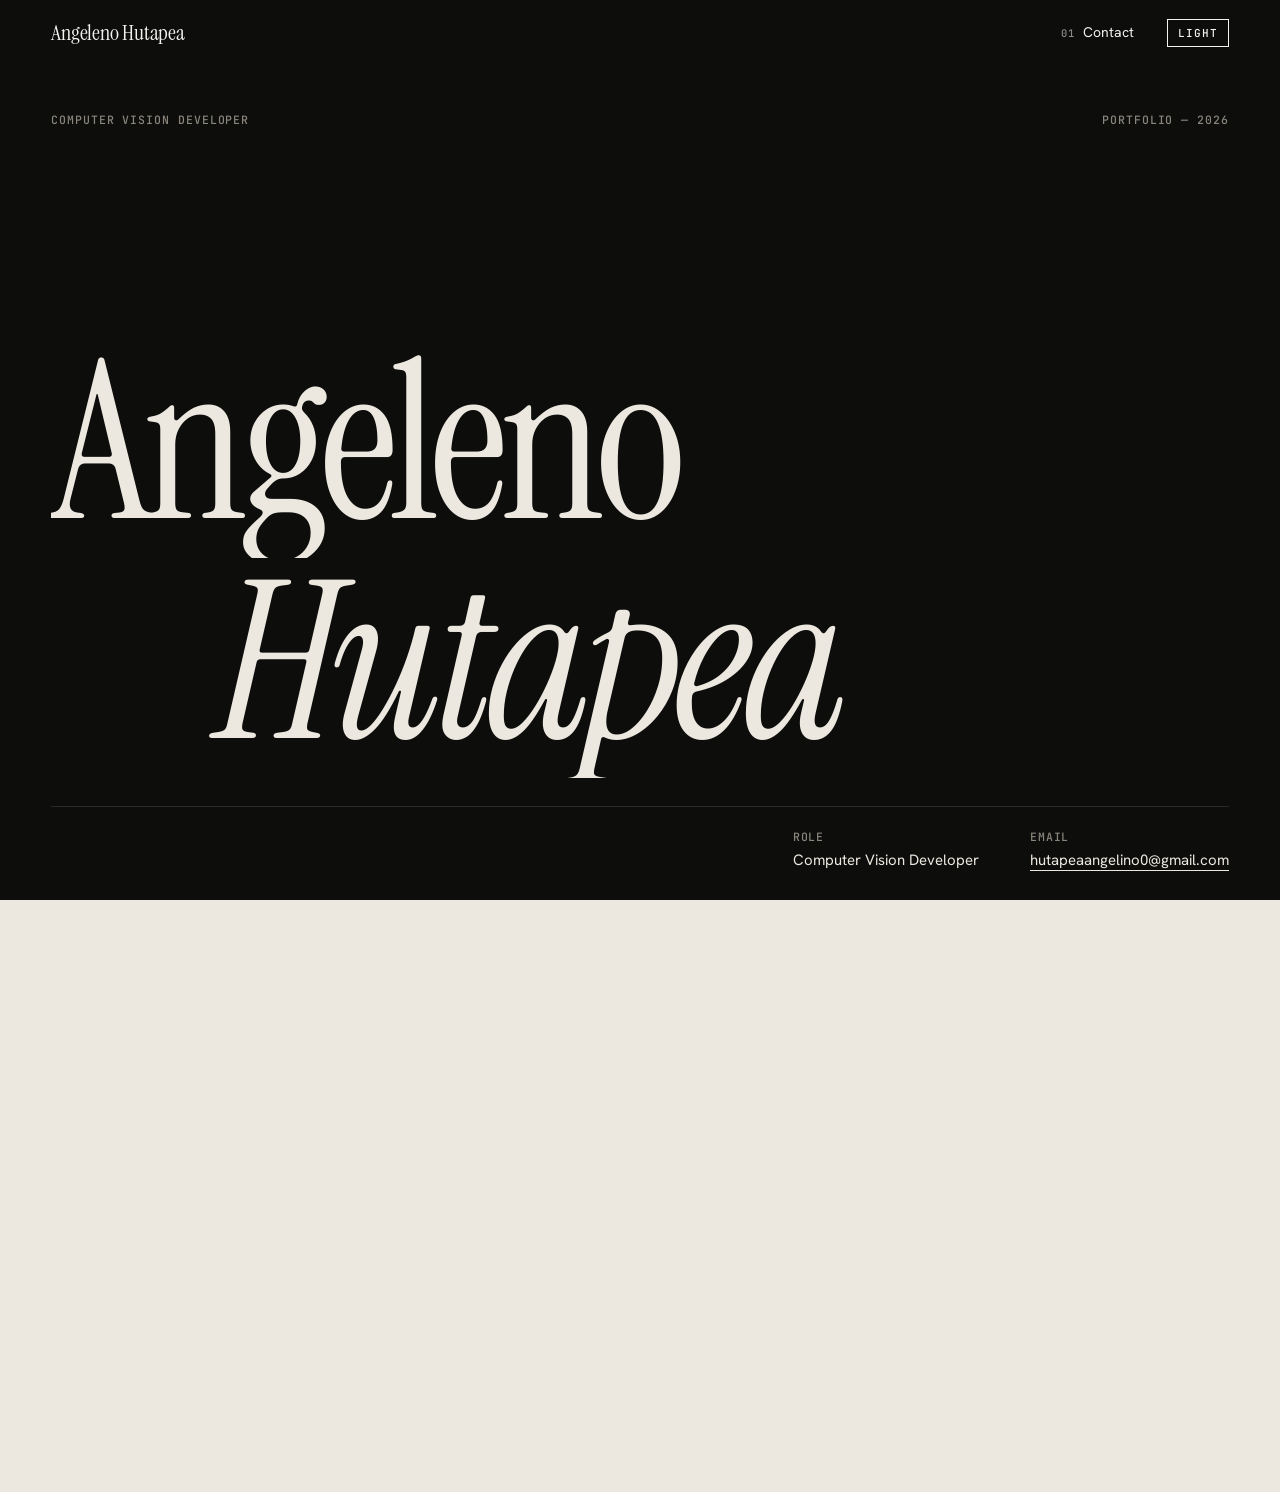
==== index.html @ ee8a8e09 "Initial commit: portfolio site" ====
<!doctype html>
<html lang="en">
<head>
<meta charset="utf-8">
<meta name="viewport" content="width=device-width,initial-scale=1,viewport-fit=cover">
<title>Angeleno Hutapea — Computer Vision Developer</title>
<meta name="description" content="Portfolio of Angeleno Hutapea, Computer Vision Developer.">
<meta property="og:type" content="website">
<meta property="og:title" content="Angeleno Hutapea — Computer Vision Developer">
<meta property="og:description" content="Portfolio of Angeleno Hutapea, Computer Vision Developer.">
<meta name="twitter:card" content="summary">
<meta name="theme-color" content="#0d0d0c">
<link rel="icon" href="data:image/svg+xml,%3Csvg xmlns='http://www.w3.org/2000/svg' viewBox='0 0 32 32'%3E%3Crect width='32' height='32' fill='%230d0d0c'/%3E%3Ccircle cx='16' cy='16' r='6' fill='%23ff9a3d'/%3E%3C/svg%3E">
<link rel="preconnect" href="https://fonts.googleapis.com">
<link rel="preconnect" href="https://fonts.gstatic.com" crossorigin>
<link href="https://fonts.googleapis.com/css2?family=Hanken+Grotesk:wght@400;500&family=Instrument+Serif:ital@0;1&family=JetBrains+Mono:wght@500&display=swap" rel="stylesheet">
<script>(function(){var d=document.documentElement;d.classList.add('js');try{var t=localStorage.getItem('theme');if(t==='light')d.setAttribute('data-theme','light');if(sessionStorage.getItem('tr'))d.classList.add('tr')}catch(e){}})()</script>
<link rel="stylesheet" href="css/style.css">
<script type="application/ld+json">{"@context":"https://schema.org","@type":"Person","name":"Angeleno Hutapea","jobTitle":"Computer Vision Developer","email":"hutapeaangelino0@gmail.com"}</script>
</head>
<body data-page="home">
<a class="skip" href="#main">Skip to content</a>
<div class="curtain" aria-hidden="true"><span></span></div>
<script>try{var l=sessionStorage.getItem('tr');if(l)document.querySelector('.curtain span').textContent=l}catch(e){}</script>
<div class="prog"></div><div class="xh"></div><div class="xv"></div>
<div class="bbox"><i></i><i></i><i></i><i></i><b></b></div>
<div class="preview" aria-hidden="true"><img alt=""></div>
<header class="bar" id="bar"></header>
<main id="main"><noscript><p style="padding:160px 20px">Please enable JavaScript to view this portfolio.</p></noscript></main>
<footer id="foot"></footer>
<script src="js/content.js"></script>
<script src="js/main.js"></script>
</body>
</html>
---- css/style.css ----
/* ==========================================================================
   style.css — editorial / technical-journal look
   Fonts: Instrument Serif (display) + Hanken Grotesk (body) + JetBrains Mono (metadata)
   ========================================================================== */

:root{
  --bg:#0d0d0c; --fg:#ece8df; --mu:#8a867d; --rule:#2a2926; --sf:#151513; --ac:#ff9a3d;
  --pad:clamp(20px,4vw,56px);
  --ease:cubic-bezier(.2,.8,.2,1);
  --serif:'Instrument Serif',Georgia,'Times New Roman',serif;
  --sans:'Hanken Grotesk',system-ui,-apple-system,'Segoe UI',sans-serif;
  --monof:'JetBrains Mono',ui-monospace,Menlo,monospace;
  color-scheme:dark;
}
:root[data-theme="light"]{
  --bg:#ece8df; --fg:#13130f; --mu:#6d6a62; --rule:#cfc9bb; --sf:#e2ddd1; --ac:#d9690a;
  color-scheme:light;
}

*,*::before,*::after{box-sizing:border-box;margin:0;padding:0}
html{background:var(--bg);scroll-behavior:smooth;-webkit-text-size-adjust:100%}
body{background:var(--bg);color:var(--fg);font:400 17px/1.55 var(--sans);overflow-x:hidden;transition:background .4s,color .4s}
::selection{background:var(--ac);color:#0d0d0c}
a{color:inherit;text-decoration:none}
img{display:block;max-width:100%}
ul{list-style:none}
button{font:inherit;color:inherit;background:none;border:0;cursor:pointer}
:focus-visible{outline:2px solid var(--ac);outline-offset:4px}

.mono{font:500 11.5px/1.4 var(--monof);letter-spacing:.08em;text-transform:uppercase;color:var(--mu)}
.skip{position:fixed;left:12px;top:-60px;z-index:200;background:var(--fg);color:var(--bg);padding:10px 14px;font:500 12px var(--monof)}
.skip:focus{top:12px}
.ul{border-bottom:1px solid currentColor;transition:color .25s,border-color .25s}
.ul:hover{color:var(--ac)}

/* ---------- Header ---------- */
.bar{position:fixed;inset:0 0 auto;z-index:60;display:flex;justify-content:space-between;align-items:center;
  padding:calc(env(safe-area-inset-top,0px) + 18px) var(--pad) 18px;color:#fff;mix-blend-mode:difference;pointer-events:none}
.bar a,.bar button{pointer-events:auto}
.brand{font:400 22px/1 var(--serif);letter-spacing:-.01em}
.bar nav{display:flex;align-items:center;gap:clamp(16px,2.6vw,36px);font-size:14px}
.bar nav a{display:inline-flex;gap:8px;align-items:baseline;position:relative;padding:4px 0}
.bar nav a::after{content:"";position:absolute;left:0;right:0;bottom:0;height:1px;background:currentColor;transform:scaleX(0);transform-origin:left;transition:transform .35s var(--ease)}
.bar nav a:hover::after,.bar nav a[aria-current="page"]::after{transform:scaleX(1)}
.bar .mono{color:inherit;opacity:.55;font-size:10.5px}
.tt{font:500 11px var(--monof);letter-spacing:.08em;text-transform:uppercase;border:1px solid currentColor;padding:6px 10px}

/* ---------- Progress + overlays ---------- */
.prog{position:fixed;left:0;top:0;right:0;height:2px;background:var(--ac);transform:scaleX(0);transform-origin:left;z-index:90;pointer-events:none}
.curtain{position:fixed;inset:0;z-index:100;background:var(--fg);color:var(--bg);display:grid;place-items:center;
  transform:translateY(100%);transition:transform .5s cubic-bezier(.7,0,.2,1);pointer-events:none}
.curtain span{font:italic 400 clamp(40px,10vw,160px)/1 var(--serif);letter-spacing:-.02em}
.curtain.in{transform:none}
.curtain.out{transform:translateY(-100%)}
html.tr .curtain{transform:none;transition:none}

.xh,.xv{position:fixed;left:0;top:0;z-index:70;pointer-events:none;background:var(--fg);opacity:.14}
.xh{width:100vw;height:1px}
.xv{height:100vh;width:1px}
.bbox{position:fixed;left:0;top:0;z-index:71;pointer-events:none;opacity:0;
  transition:transform .18s var(--ease),width .18s var(--ease),height .18s var(--ease),opacity .2s}
.bbox.on{opacity:1}
.bbox::after{content:"";position:absolute;inset:0;border:1px solid var(--ac);opacity:.35}
.bbox i{position:absolute;width:10px;height:10px;border:0 solid var(--ac)}
.bbox i:nth-child(1){left:-4px;top:-4px;border-width:2px 0 0 2px}
.bbox i:nth-child(2){right:-4px;top:-4px;border-width:2px 2px 0 0}
.bbox i:nth-child(3){left:-4px;bottom:-4px;border-width:0 0 2px 2px}
.bbox i:nth-child(4){right:-4px;bottom:-4px;border-width:0 2px 2px 0}
.bbox b{position:absolute;left:-4px;top:-26px;background:var(--ac);color:#0d0d0c;font:500 10px/1 var(--monof);letter-spacing:.06em;text-transform:uppercase;padding:5px 7px;white-space:nowrap}
.bbox.flip b{top:auto;bottom:-26px}
html.det-off .xh,html.det-off .xv,html.det-off .bbox{display:none}

.preview{position:fixed;left:0;top:0;z-index:65;width:min(300px,28vw);aspect-ratio:3/2;pointer-events:none;opacity:0;overflow:hidden;
  transition:opacity .25s;background:var(--sf)}
.preview.on{opacity:1}
.preview img{width:100%;height:100%;object-fit:cover}

@media (pointer:coarse){.xh,.xv,.bbox,.preview{display:none}}

/* ---------- Reveal ---------- */
html.js .rv{opacity:0;transform:translateY(22px);
  transition:opacity .9s var(--ease) var(--d,0s),transform .9s var(--ease) var(--d,0s)}
html.js .rv.on{opacity:1;transform:none}
@keyframes up{to{transform:none}}
@keyframes fade{from{opacity:0;transform:translateY(10px)}to{opacity:1;transform:none}}

/* ---------- Hero ---------- */
.hero{min-height:100vh;min-height:100svh;padding:112px var(--pad) 28px;display:flex;flex-direction:column}
.hero-top{display:flex;justify-content:space-between;animation:fade .9s var(--ease) both}
.mega{margin-top:auto;font:400 clamp(60px,17.2vw,330px)/.84 var(--serif);letter-spacing:-.035em;will-change:transform}
.mega .ln{display:block;overflow:hidden;padding:.06em 0 .1em}
.mega .ln>span{display:block;transform:translateY(108%);animation:up 1.1s var(--ease) .05s forwards}
.mega .ln:nth-child(2){padding-left:min(13vw,230px)}
.mega .ln:nth-child(2)>span{font-style:italic;animation-delay:.16s}
.hero-foot{display:grid;grid-template-columns:minmax(0,1fr) auto;gap:32px;align-items:end;margin-top:3vh;padding-top:22px;border-top:1px solid var(--rule);animation:fade 1s var(--ease) .5s both}
.tagline{font:400 clamp(22px,2.4vw,34px)/1.2 var(--serif);max-width:24em}
.facts{display:flex;gap:clamp(20px,4vw,56px);flex-wrap:wrap;justify-content:flex-end}
.facts dt{margin-bottom:4px}
.facts dd{font-size:15px}

/* ---------- Sections ---------- */
.sec{padding:clamp(80px,12vw,160px) var(--pad);border-top:1px solid var(--rule)}
.sec-h{display:flex;align-items:baseline;gap:clamp(14px,2vw,28px);margin-bottom:clamp(36px,5vw,72px);flex-wrap:wrap}
.sec-h h2{font:400 clamp(44px,8vw,128px)/.92 var(--serif);letter-spacing:-.03em}
.sec-h .more{margin-left:auto}
.lead{font:400 clamp(24px,2.9vw,42px)/1.22 var(--serif);letter-spacing:-.01em;max-width:28em}
.lead+.lead{margin-top:1em}

/* ---------- Project rows ---------- */
.rows{border-bottom:1px solid var(--rule)}
.row{display:grid;grid-template-columns:4.5rem minmax(0,1fr) minmax(0,20rem) 5rem;gap:20px;align-items:baseline;padding:24px 0;border-top:1px solid var(--rule);position:relative}
.rows .row:first-child{border-top:0}
.row .ttl{font:400 clamp(30px,4.8vw,76px)/1 var(--serif);letter-spacing:-.025em;transition:transform .5s var(--ease),color .3s}
.row:hover .ttl,.row:focus-visible .ttl{transform:translateX(16px);color:var(--ac)}
.row .yr{text-align:right}
.row .tg{overflow:hidden;text-overflow:ellipsis;white-space:nowrap}

/* ---------- Page heads ---------- */
.pg-head{padding:150px var(--pad) clamp(40px,6vw,80px)}
.pg-head h1{font:400 clamp(64px,15vw,260px)/.86 var(--serif);letter-spacing:-.04em;margin-top:18px;overflow-wrap:anywhere}
.pg-head .mono{display:block}
.pg-head .lead{margin-top:clamp(24px,3vw,44px)}

/* ---------- About ---------- */
.about{display:grid;grid-template-columns:repeat(12,minmax(0,1fr));gap:clamp(24px,4vw,64px);padding:0 var(--pad) clamp(80px,10vw,140px)}
.about .side{grid-column:1/5;align-self:start;position:sticky;top:110px}
.about .main{grid-column:5/13}
.about.nophoto .main{grid-column:1/13}
.portrait{width:100%;aspect-ratio:4/5;object-fit:cover;background:var(--sf);filter:grayscale(1) contrast(1.05);transition:filter .6s}
.portrait:hover{filter:none}
.block{margin-bottom:clamp(56px,7vw,100px)}
.block>h2{font:400 clamp(30px,3.6vw,52px)/1 var(--serif);letter-spacing:-.02em;margin-bottom:28px;display:flex;gap:16px;align-items:baseline}
.bio p{max-width:34em}
.bio p+p{margin-top:1.1em;color:var(--mu)}
.fgroup{display:grid;grid-template-columns:11rem 1fr;gap:20px;padding:20px 0;border-top:1px solid var(--rule)}
.fgroup:last-child{border-bottom:1px solid var(--rule)}
.inl{font:400 clamp(22px,2.4vw,32px)/1.25 var(--serif)}
.inl li{display:inline}
.inl li:not(:last-child)::after{content:" / ";color:var(--mu)}
.tl-row{display:grid;grid-template-columns:9rem minmax(0,1fr);gap:20px;padding:22px 0;border-top:1px solid var(--rule)}
.tl-row:last-child{border-bottom:1px solid var(--rule)}
.tl-row h3{font:400 clamp(24px,2.6vw,36px)/1.1 var(--serif);letter-spacing:-.01em}
.tl-row p{color:var(--mu);margin-top:8px;max-width:38em}
.tl-row .org{display:block;margin-top:6px}

/* ---------- Buttons ---------- */
.btn{display:inline-flex;align-items:center;gap:10px;padding:14px 22px;border:1px solid var(--fg);font:500 12px/1 var(--monof);letter-spacing:.08em;text-transform:uppercase;transition:background .25s,color .25s,border-color .25s,transform .2s}
.btn:hover{background:var(--fg);color:var(--bg)}
.btn.fill{background:var(--fg);color:var(--bg)}
.btn.fill:hover{background:var(--ac);border-color:var(--ac);color:#0d0d0c}
.btns{display:flex;gap:12px;flex-wrap:wrap}

/* ---------- Project page ---------- */
.pj-meta{display:grid;grid-template-columns:repeat(auto-fit,minmax(150px,1fr));gap:24px;padding:24px var(--pad);border-block:1px solid var(--rule)}
.pj-meta dt{margin-bottom:4px}
.pj-imgs{display:grid;gap:clamp(16px,2vw,28px);padding:clamp(32px,5vw,64px) var(--pad)}
.pj-imgs figure img{width:100%;height:auto;background:var(--sf)}
.pj-imgs figcaption{margin-top:10px}
.pj-sec{display:grid;grid-template-columns:repeat(12,minmax(0,1fr));gap:24px;padding:clamp(32px,4vw,56px) var(--pad);border-top:1px solid var(--rule)}
.pj-sec>.mono{grid-column:1/4}
.pj-sec>div{grid-column:4/12;font-size:clamp(18px,1.6vw,22px);line-height:1.5;max-width:40em}
.pj-next{display:block;padding:clamp(48px,7vw,100px) var(--pad);border-top:1px solid var(--rule)}
.pj-next .ttl{display:block;font:400 clamp(40px,7vw,110px)/1 var(--serif);letter-spacing:-.03em;margin-top:12px;transition:transform .5s var(--ease),color .3s}
.pj-next:hover .ttl{transform:translateX(16px);color:var(--ac)}

/* ---------- Contact ---------- */
.contact{display:grid;grid-template-columns:repeat(12,minmax(0,1fr));gap:clamp(32px,5vw,80px);padding:0 var(--pad) clamp(80px,10vw,140px)}
.contact .l{grid-column:1/7}
.contact .r{grid-column:8/13}
.mail{display:inline-block;font:400 clamp(26px,5.2vw,92px)/1.05 var(--serif);letter-spacing:-.03em;border-bottom:2px solid var(--ac);overflow-wrap:anywhere;transition:color .25s}
.mail:hover{color:var(--ac)}
.cta{padding:clamp(100px,16vw,220px) var(--pad);border-top:1px solid var(--rule)}
.cta .mail{margin-top:20px}
.soc{margin-top:40px;display:flex;flex-wrap:wrap;gap:12px 28px}
.soc a{color:var(--fg)}
.soc a:hover{color:var(--ac)}
form label{display:block;margin-top:28px}
form label:first-of-type{margin-top:0}
form input,form textarea{display:block;width:100%;background:none;border:0;border-bottom:1px solid var(--rule);color:inherit;font:400 20px/1.4 var(--sans);padding:12px 0;border-radius:0;resize:vertical;transition:border-color .25s}
form input:focus,form textarea:focus{outline:0;border-color:var(--ac)}
form [aria-invalid="true"]{border-color:#e5484d}
form .btn{margin-top:36px}
.hp{position:absolute;left:-9999px;width:1px;height:1px;opacity:0}
.status{margin-top:20px;min-height:1.5em;font-size:15px}
.status.ok{color:var(--fg)}
.status.err{color:#e5484d}

/* ---------- Placeholders / misc ---------- */
.ph{display:grid;place-items:center;aspect-ratio:3/2;background:var(--sf);border:1px dashed var(--rule);text-align:center;padding:16px}
.nf{padding:200px var(--pad) 120px}
.nf h1{font:400 clamp(44px,9vw,140px)/.95 var(--serif);letter-spacing:-.03em;margin-bottom:28px}

/* ---------- Footer ---------- */
footer{display:flex;justify-content:space-between;gap:20px;flex-wrap:wrap;padding:28px var(--pad) calc(28px + env(safe-area-inset-bottom,0px));border-top:1px solid var(--rule)}
footer a:hover{color:var(--ac)}

/* ---------- Responsive ---------- */
@media (max-width:900px){
  .about .side{grid-column:1/13;position:static;max-width:380px}
  .about .main{grid-column:1/13}
  .contact .l,.contact .r{grid-column:1/13}
  .pj-sec>.mono,.pj-sec>div{grid-column:1/13}
  .fgroup{grid-template-columns:1fr}
}
@media (max-width:760px){
  .row{grid-template-columns:2.6rem minmax(0,1fr);gap:6px 14px;padding:20px 0}
  .row .tg,.row .yr{grid-column:2;text-align:left}
  .hero-foot{grid-template-columns:1fr}
  .facts{justify-content:flex-start}
  .mega .ln:nth-child(2){padding-left:9vw}
  .tl-row{grid-template-columns:1fr;gap:6px}
  .bar nav .mono{display:none}
  .bar nav{gap:14px;font-size:13px}
}

@media (prefers-reduced-motion:reduce){
  *,*::before,*::after{animation:none!important;transition:none!important;scroll-behavior:auto!important}
  html.js .rv{opacity:1;transform:none}
  .mega .ln>span{transform:none}
  .curtain{display:none}
}
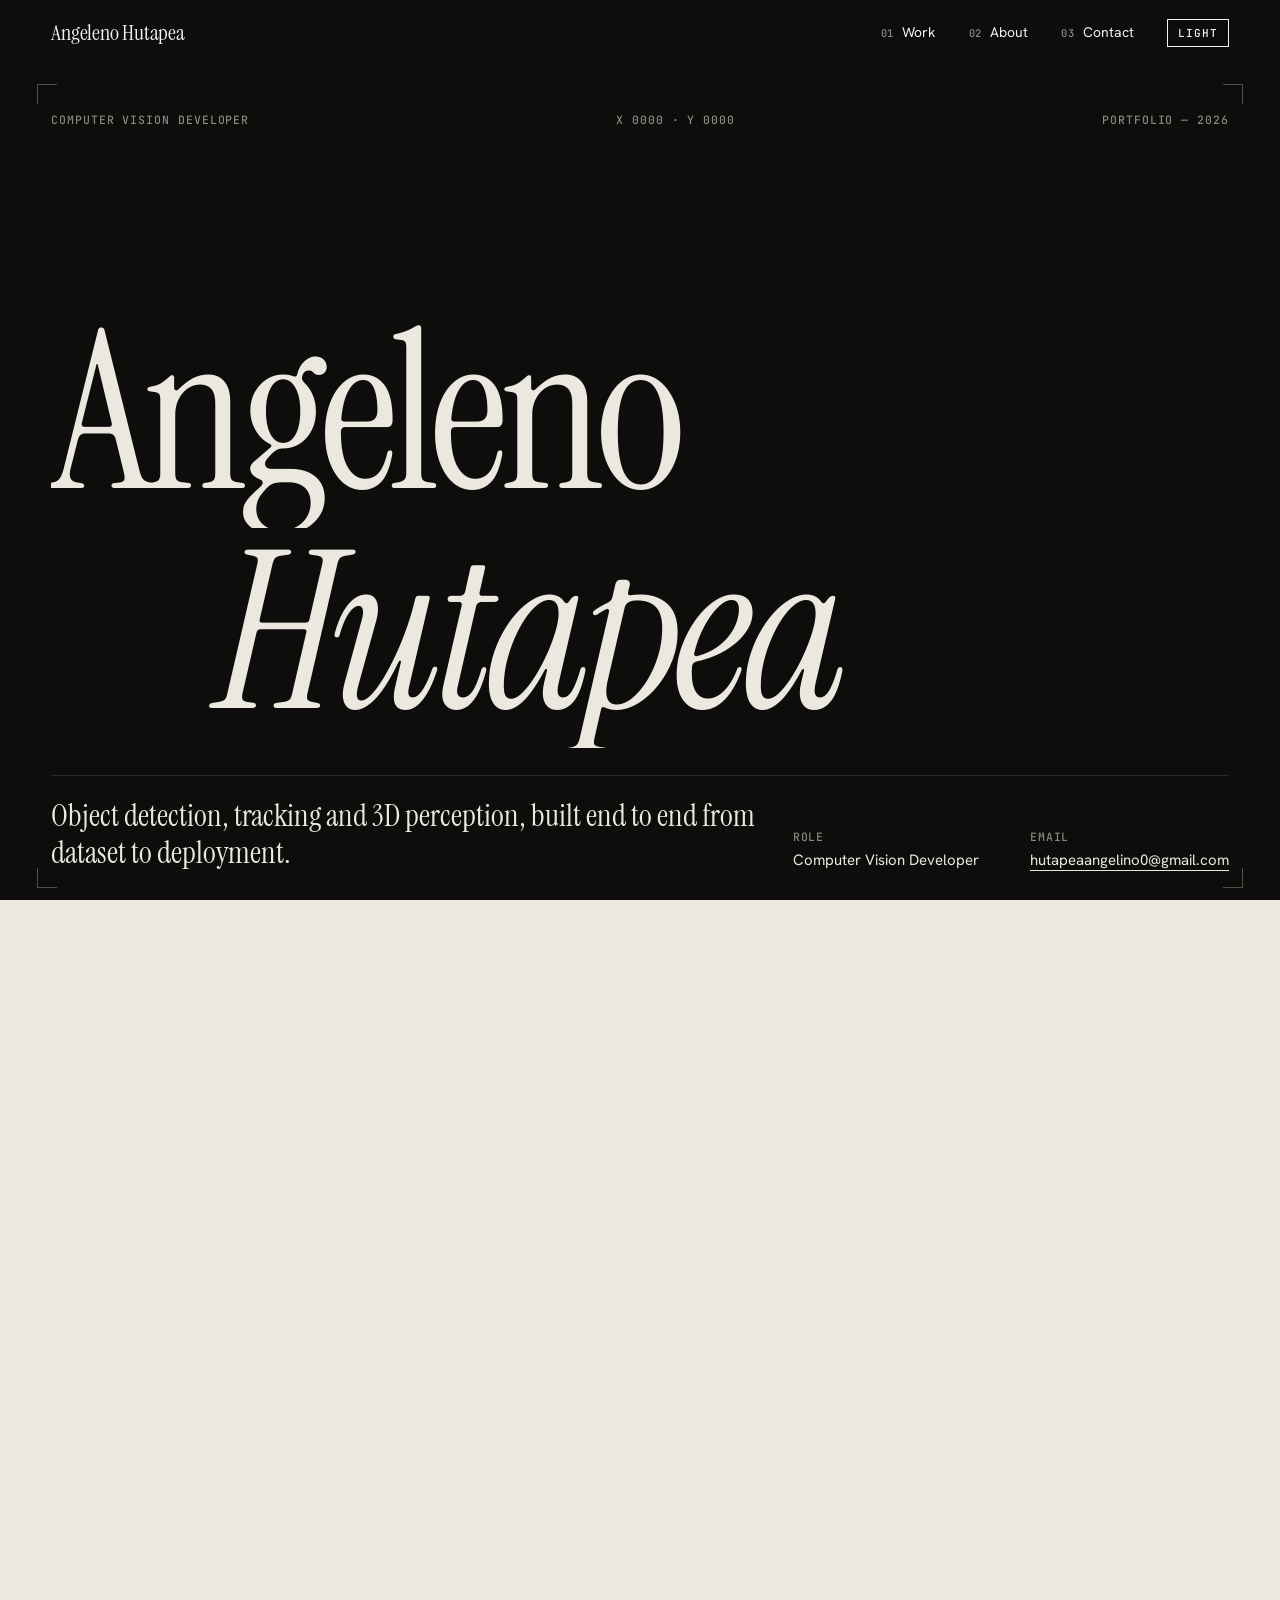
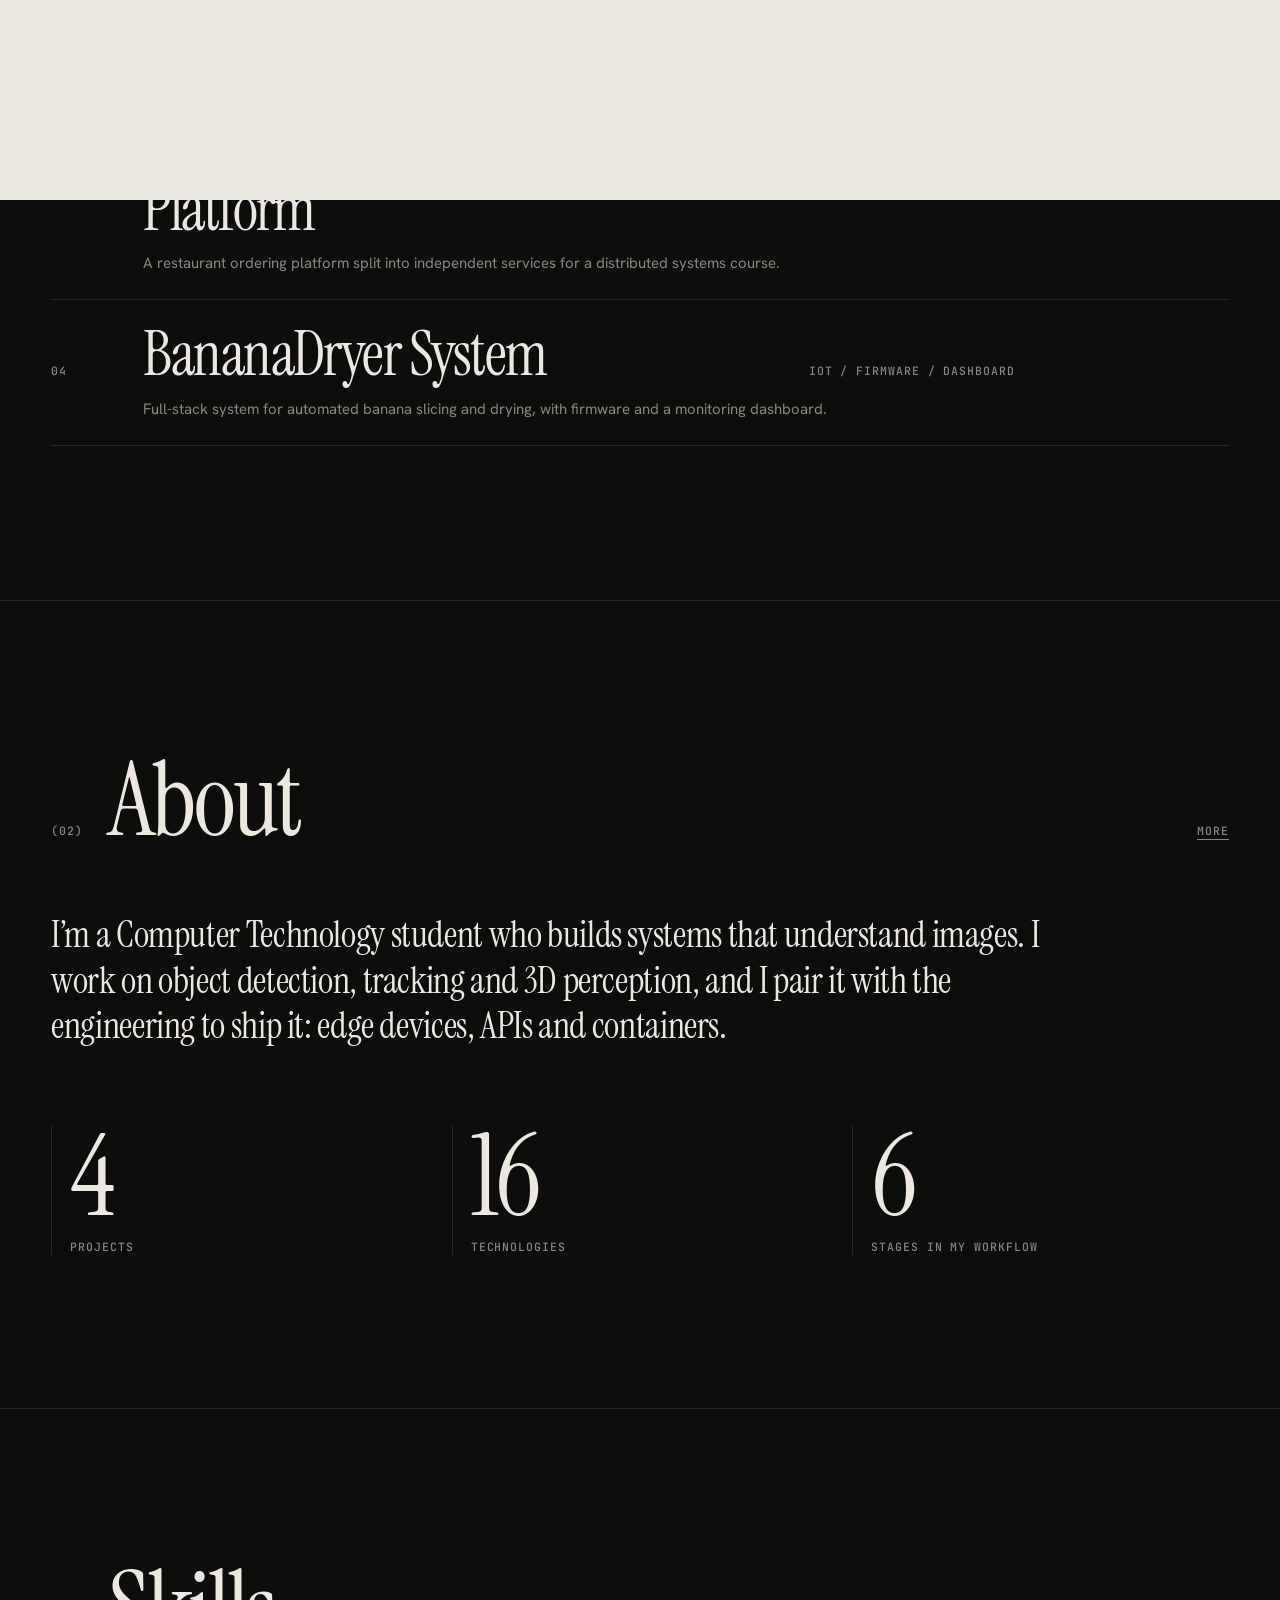
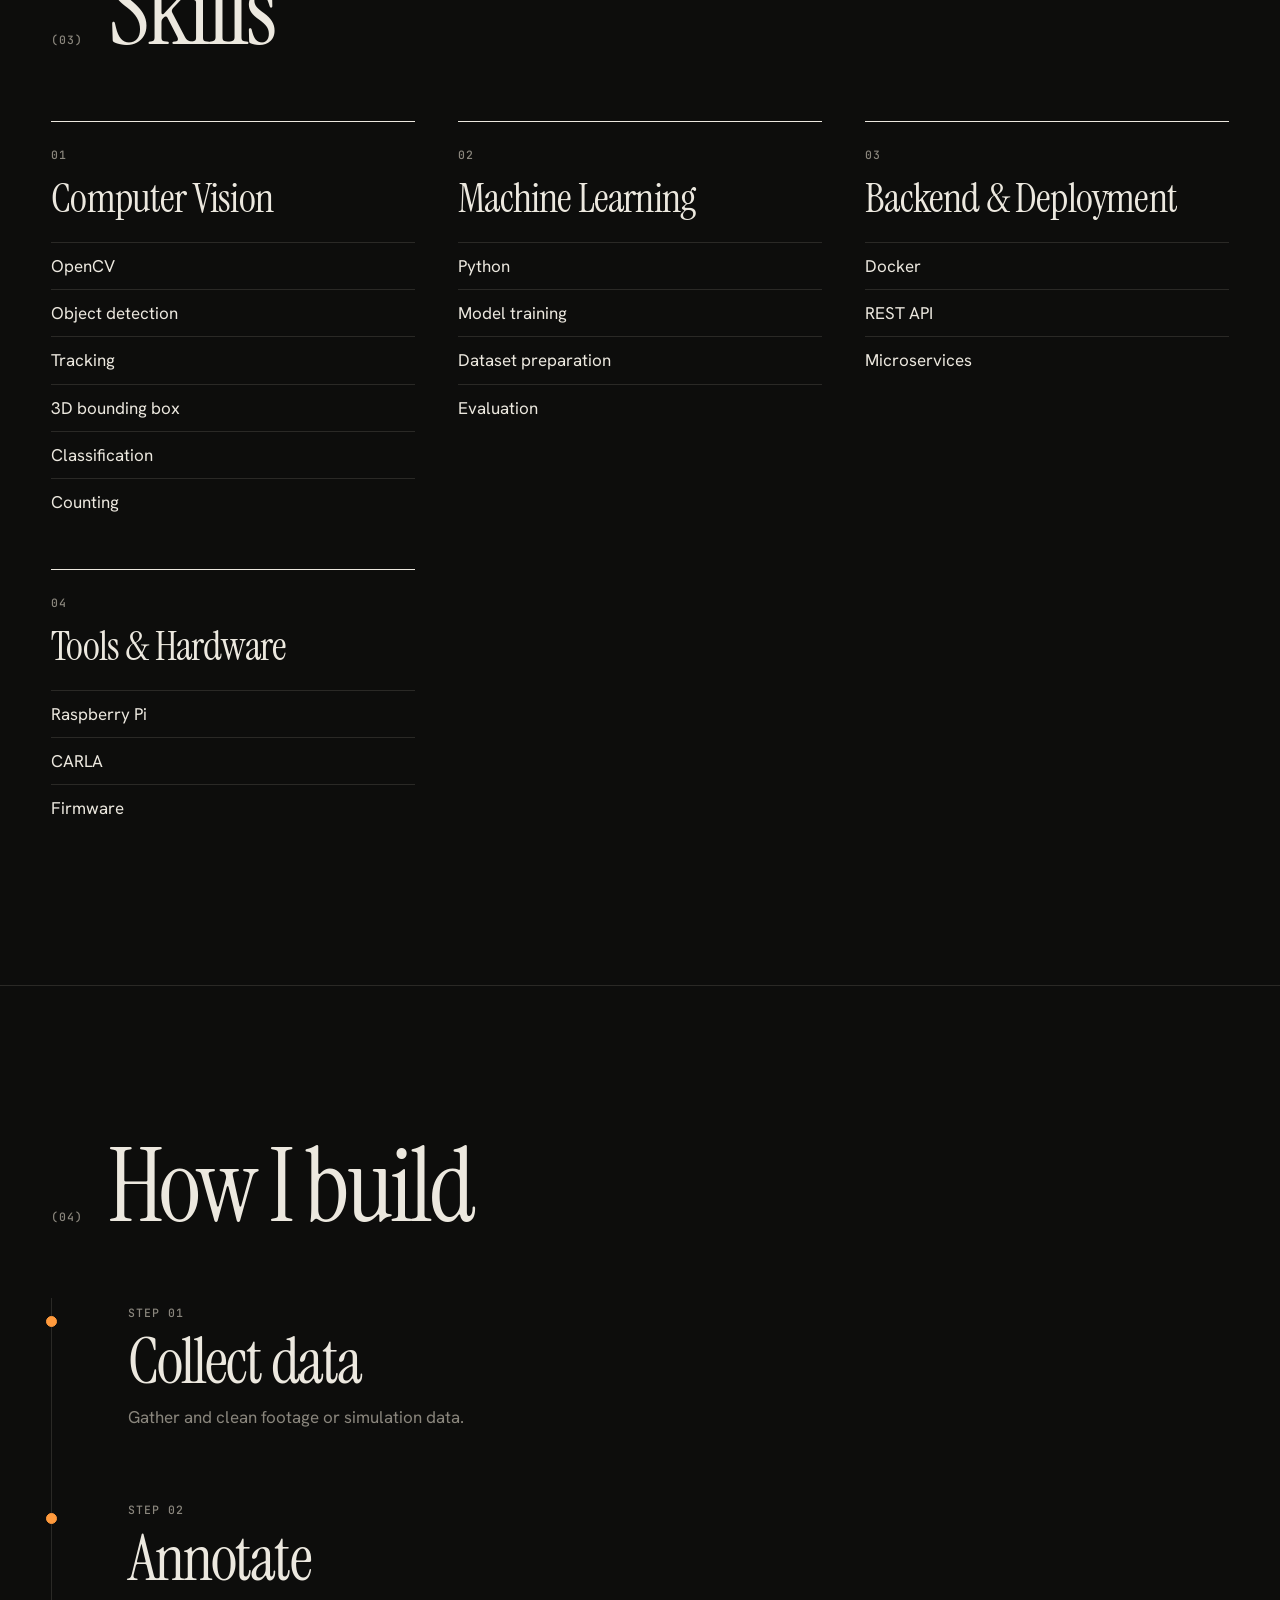
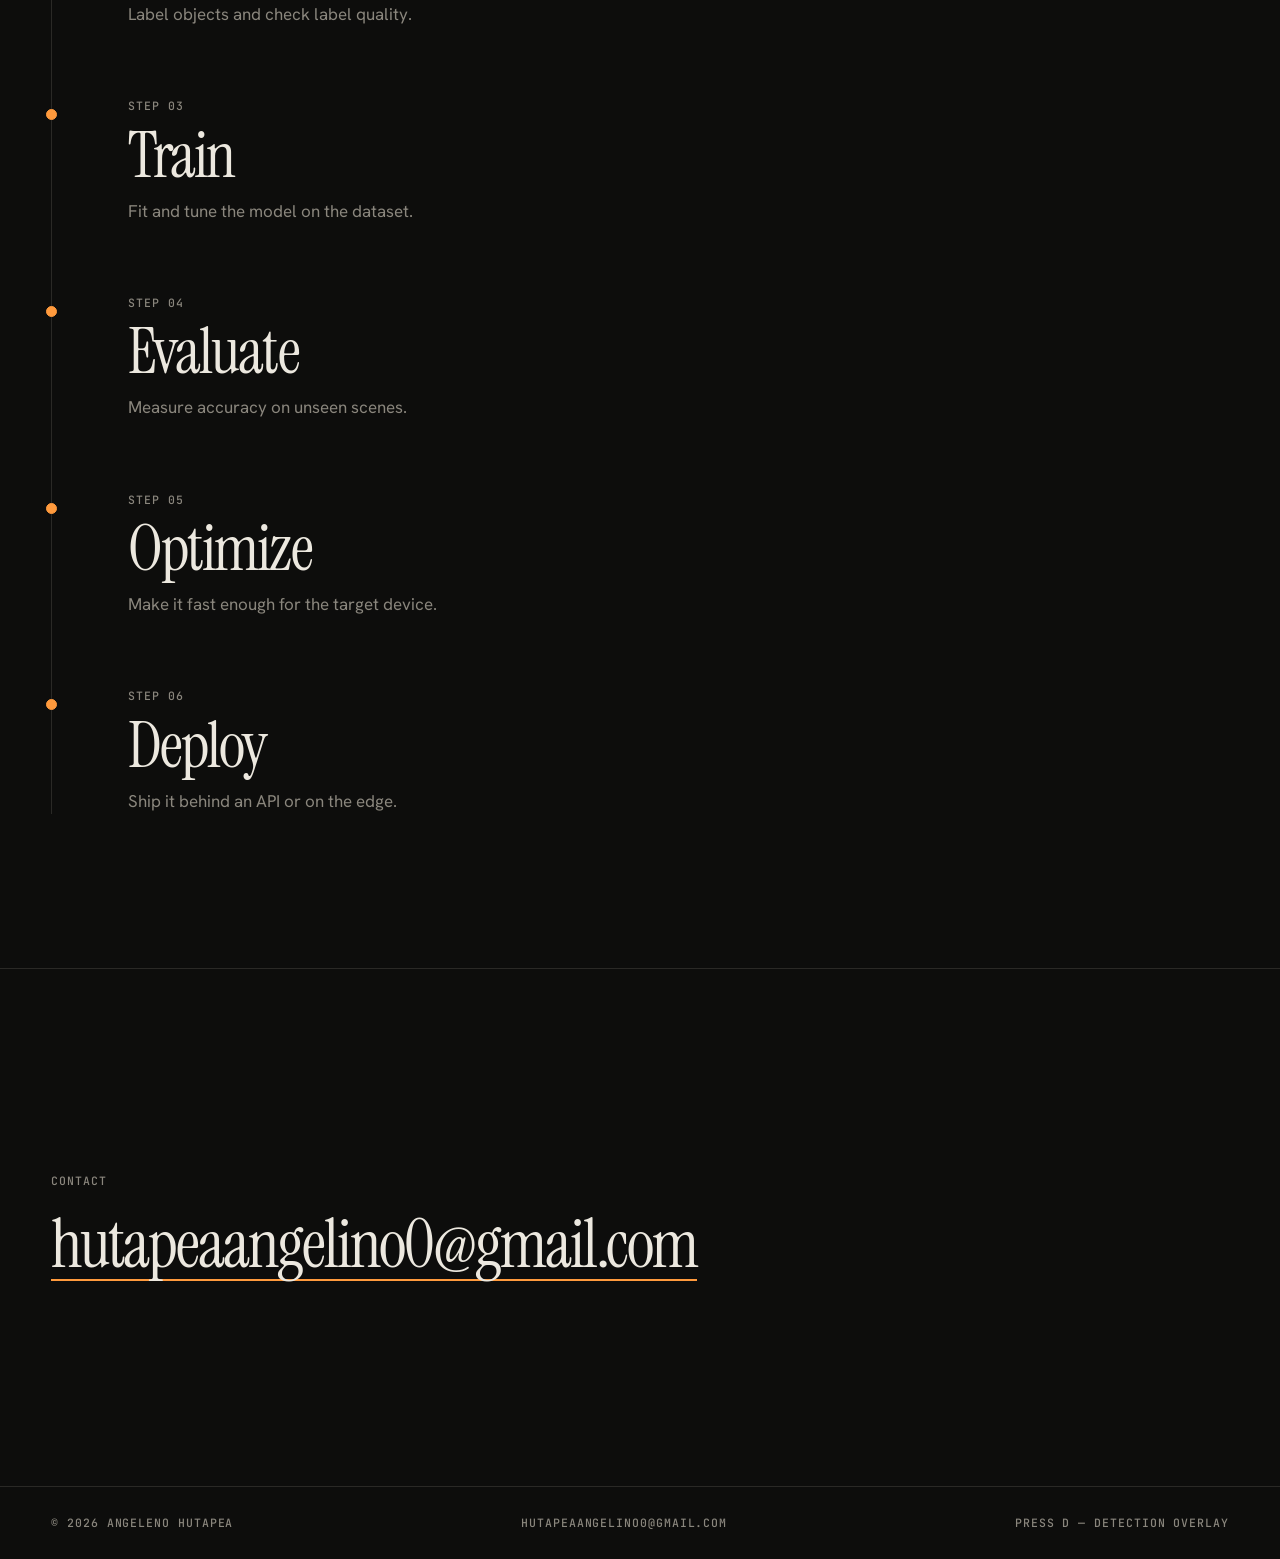
==== commit 4621f71e: "Add full content, new sections, and improved README" ====
--- a/index.html
+++ b/index.html
@@ -31,4 +31,4 @@
 <script src="js/content.js"></script>
 <script src="js/main.js"></script>
 </body>
-</html>
+</html>
--- a/css/style.css
+++ b/css/style.css
@@ -85,7 +85,18 @@
 @keyframes fade{from{opacity:0;transform:translateY(10px)}to{opacity:1;transform:none}}
 
 /* ---------- Hero ---------- */
-.hero{min-height:100vh;min-height:100svh;padding:112px var(--pad) 28px;display:flex;flex-direction:column}
+.hero{position:relative;min-height:100vh;min-height:100svh;padding:112px var(--pad) 28px;display:flex;flex-direction:column}
+/* bingkai viewfinder: empat sudut tipis di sekeliling hero */
+.hero::before{content:"";position:absolute;inset:84px calc(var(--pad) - 14px) 12px;pointer-events:none;opacity:.55;
+  background:
+    linear-gradient(var(--mu),var(--mu)) top left/20px 1px no-repeat,
+    linear-gradient(var(--mu),var(--mu)) top left/1px 20px no-repeat,
+    linear-gradient(var(--mu),var(--mu)) top right/20px 1px no-repeat,
+    linear-gradient(var(--mu),var(--mu)) top right/1px 20px no-repeat,
+    linear-gradient(var(--mu),var(--mu)) bottom left/20px 1px no-repeat,
+    linear-gradient(var(--mu),var(--mu)) bottom left/1px 20px no-repeat,
+    linear-gradient(var(--mu),var(--mu)) bottom right/20px 1px no-repeat,
+    linear-gradient(var(--mu),var(--mu)) bottom right/1px 20px no-repeat}
 .hero-top{display:flex;justify-content:space-between;animation:fade .9s var(--ease) both}
 .mega{margin-top:auto;font:400 clamp(60px,17.2vw,330px)/.84 var(--serif);letter-spacing:-.035em;will-change:transform}
 .mega .ln{display:block;overflow:hidden;padding:.06em 0 .1em}
@@ -113,6 +124,7 @@
 .row .ttl{font:400 clamp(30px,4.8vw,76px)/1 var(--serif);letter-spacing:-.025em;transition:transform .5s var(--ease),color .3s}
 .row:hover .ttl,.row:focus-visible .ttl{transform:translateX(16px);color:var(--ac)}
 .row .yr{text-align:right}
+.row .sm{grid-column:2/4;color:var(--mu);font-size:15px;max-width:46em;margin-top:-8px}
 .row .tg{overflow:hidden;text-overflow:ellipsis;white-space:nowrap}
 
 /* ---------- Page heads ---------- */
@@ -190,6 +202,38 @@
 .nf{padding:200px var(--pad) 120px}
 .nf h1{font:400 clamp(44px,9vw,140px)/.95 var(--serif);letter-spacing:-.03em;margin-bottom:28px}
 
+/* ---------- Marquee ---------- */
+.mq{display:flex;overflow:hidden;border-block:1px solid var(--rule);padding:clamp(18px,2.4vw,32px) 0;white-space:nowrap}
+.mq>div{flex:none;display:flex;animation:mq 60s linear infinite;font:400 clamp(44px,8vw,128px)/1 var(--serif);letter-spacing:-.03em;color:transparent;-webkit-text-stroke:1px var(--mu)}
+.mq span{padding-right:.45em}
+.mq span:nth-child(4n+3){font-style:italic}
+.mq .sep{color:var(--ac);-webkit-text-stroke:0;font-size:.5em;align-self:center}
+@keyframes mq{to{transform:translateX(-100%)}}
+
+/* ---------- Stats ---------- */
+.stats{display:grid;grid-template-columns:repeat(auto-fit,minmax(150px,1fr));gap:24px;margin-top:clamp(40px,6vw,88px)}
+.stat{border-left:1px solid var(--rule);padding-left:18px}
+.stat b{display:block;font:400 clamp(60px,9vw,150px)/.9 var(--serif);letter-spacing:-.04em}
+.stat .mono{display:block;margin-top:10px}
+
+/* ---------- Skills (beranda) ---------- */
+.skg{display:grid;grid-template-columns:repeat(auto-fit,minmax(min(100%,290px),1fr));gap:clamp(24px,3.4vw,48px)}
+.sk{border-top:1px solid var(--fg);padding-top:18px}
+.sk h3{font:400 clamp(30px,3.2vw,48px)/1.05 var(--serif);letter-spacing:-.02em;margin:10px 0 22px}
+.sk li{display:flex;justify-content:space-between;gap:12px;padding:10px 0;border-top:1px solid var(--rule);transition:padding .35s var(--ease),color .25s}
+.sk li:hover{padding-left:10px;color:var(--ac)}
+
+/* ---------- Process timeline ---------- */
+.proc{position:relative;max-width:920px;padding-left:clamp(40px,6vw,88px)}
+.proc::before{content:"";position:absolute;left:0;top:0;bottom:0;width:1px;background:var(--rule)}
+.proc-fill{position:absolute;left:-1px;top:0;bottom:0;width:3px;background:var(--ac);transform-origin:top;transform:scaleY(0)}
+.pstep{position:relative;padding-bottom:clamp(36px,5vw,68px)}
+.pstep:last-child{padding-bottom:0}
+.pstep::before{content:"";position:absolute;left:calc(clamp(40px,6vw,88px) * -1 - 5px);top:18px;width:11px;height:11px;border-radius:50%;background:var(--bg);border:1px solid var(--rule);transition:background .4s,border-color .4s}
+.pstep.on::before{background:var(--ac);border-color:var(--ac)}
+.pstep h3{font:400 clamp(34px,5vw,72px)/1 var(--serif);letter-spacing:-.03em;margin-top:6px}
+.pstep p{color:var(--mu);margin-top:10px;max-width:34em}
+
 /* ---------- Footer ---------- */
 footer{display:flex;justify-content:space-between;gap:20px;flex-wrap:wrap;padding:28px var(--pad) calc(28px + env(safe-area-inset-bottom,0px));border-top:1px solid var(--rule)}
 footer a:hover{color:var(--ac)}
@@ -204,7 +248,8 @@
 }
 @media (max-width:760px){
   .row{grid-template-columns:2.6rem minmax(0,1fr);gap:6px 14px;padding:20px 0}
-  .row .tg,.row .yr{grid-column:2;text-align:left}
+  .row .tg,.row .yr,.row .sm{grid-column:2;text-align:left}
+  .row .sm{margin-top:0}
   .hero-foot{grid-template-columns:1fr}
   .facts{justify-content:flex-start}
   .mega .ln:nth-child(2){padding-left:9vw}
@@ -218,4 +263,4 @@
   html.js .rv{opacity:1;transform:none}
   .mega .ln>span{transform:none}
   .curtain{display:none}
-}
+}
